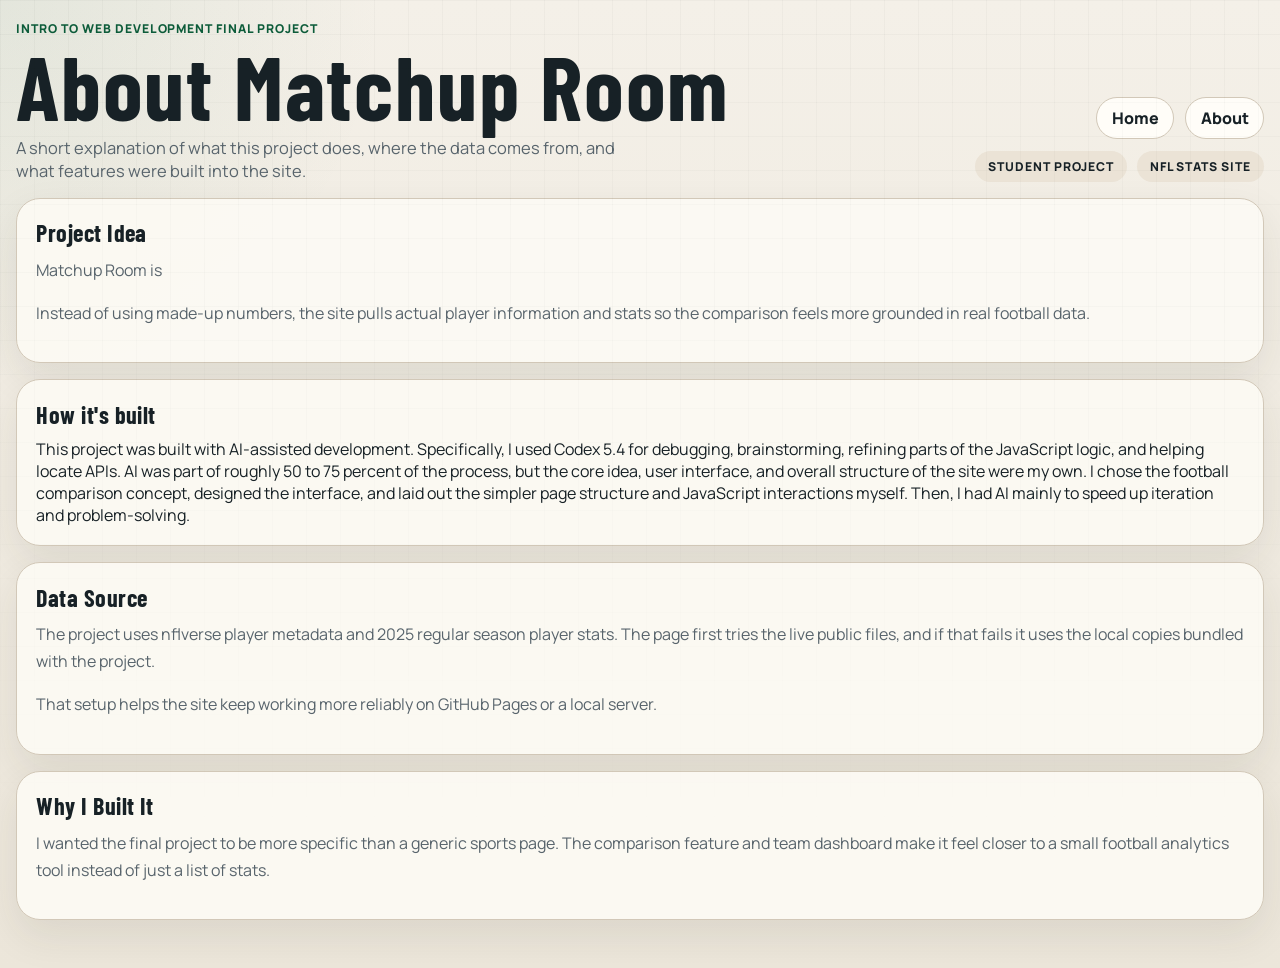
==== about.html @ 2b2e4fbb "Overhaul. Forgot to create repo intitially:" ====
<!DOCTYPE html>
<html lang="en">
  <head>
    <meta charset="UTF-8" />
    <meta name="viewport" content="width=device-width, initial-scale=1.0" />
    <title>About | Matchup Room</title>
    <meta
      name="description"
      content="Learn about Matchup Room, the NFL player comparison project built for an intro to web development class."
    />
    <link rel="preconnect" href="https://fonts.googleapis.com" />
    <link rel="preconnect" href="https://fonts.gstatic.com" crossorigin />
    <link
      href="https://fonts.googleapis.com/css2?family=Barlow+Condensed:wght@500;600;700&family=Manrope:wght@400;500;700;800&display=swap"
      rel="stylesheet"
    />
    <link rel="stylesheet" href="style.css" />
  </head>
  <body>
    <div class="site-shell">
      <header class="site-header">
        <div>
          <p class="eyebrow">Intro to Web Development Final Project</p>
          <h1>About Matchup Room</h1>
          <p class="subhead">
            A short explanation of what this project does, where the data comes from, and
            what features were built into the site.
          </p>
        </div>
        <div class="header-side">
          <nav class="site-nav" aria-label="Main navigation">
            <a href="index.html">Home</a>
            <a href="about.html">About</a>
          </nav>
          <div class="header-note">
            <span class="chip">Student Project</span>
            <span class="chip">NFL Stats Site</span>
          </div>
        </div>
      </header>

      <main class="about-layout">
        <section class="card about-card">
          <h2>Project Idea</h2>
          <p>
            Matchup Room is 
          </p>
          <p>
            Instead of using made-up numbers, the site pulls actual player information and
            stats so the comparison feels more grounded in real football data.
          </p>
        </section>

        <section class="card about-card">
          <h2>How it's built</h2>
          This project was built with AI-assisted development. Specifically, I used Codex 5.4 for debugging, brainstorming, refining parts of the JavaScript logic, and helping locate APIs.
          AI was part of roughly 50 to 75 percent of the process, but the core idea, user interface, and overall structure of the site were my own. I chose the football comparison concept, designed the interface, and laid out the simpler page structure and JavaScript interactions myself. Then, I had AI mainly to speed up iteration and problem-solving.
        </section>

        <section class="card about-card">
          <h2>Data Source</h2>
          <p>
            The project uses nflverse player metadata and 2025 regular season player stats.
            The page first tries the live public files, and if that fails it uses the local
            copies bundled with the project.
          </p>
          <p>
            That setup helps the site keep working more reliably on GitHub Pages or a local
            server.
          </p>
        </section>

        <section class="card about-card">
          <h2>Why I Built It</h2>
          <p>
            I wanted the final project to be more specific than a generic sports page. The
            comparison feature and team dashboard make it feel closer to a small football
            analytics tool instead of just a list of stats.
          </p>
        </section>
      </main>
    </div>
  </body>
</html>
---- style.css ----
:root {
  --bg: #f3efe4;
  --panel: #fcfaf4;
  --panel-strong: #f8f4eb;
  --border: #d2c8b8;
  --text: #172126;
  --muted: #58646c;
  --accent: #1f6f50;
  --accent-strong: #0d5c3a;
  --accent-soft: #d9f0e2;
  --loss-soft: #f3ddd5;
  --shadow: 0 16px 40px rgba(44, 41, 35, 0.09);
  --radius-lg: 24px;
  --radius-md: 18px;
  --radius-sm: 12px;
  --max-width: 1320px;
}

* {
  box-sizing: border-box;
}

body {
  margin: 0;
  min-height: 100vh;
  color: var(--text);
  font-family: "Manrope", sans-serif;
  background:
    radial-gradient(circle at top left, rgba(31, 111, 80, 0.08), transparent 24%),
    linear-gradient(180deg, #f4f0e8 0%, #ece6da 100%);
}

body::before {
  content: "";
  position: fixed;
  inset: 0;
  pointer-events: none;
  background-image:
    linear-gradient(rgba(23, 33, 38, 0.04) 1px, transparent 1px),
    linear-gradient(90deg, rgba(23, 33, 38, 0.04) 1px, transparent 1px);
  background-size: 34px 34px;
  mask-image: linear-gradient(180deg, rgba(0, 0, 0, 0.72), transparent 95%);
}

.site-shell {
  width: min(var(--max-width), calc(100% - 2rem));
  margin: 0 auto;
  padding: 1.25rem 0 3rem;
}

.site-header {
  display: flex;
  justify-content: space-between;
  gap: 1rem;
  align-items: end;
  margin-bottom: 1rem;
}

.header-side {
  display: grid;
  justify-items: end;
  gap: 0.75rem;
}

.site-nav {
  display: flex;
  gap: 0.7rem;
  flex-wrap: wrap;
}

.site-nav a {
  color: var(--text);
  text-decoration: none;
  font-weight: 800;
  padding: 0.55rem 0.9rem;
  border: 1px solid var(--border);
  border-radius: 999px;
  background: #fffdf8;
}

.site-nav a:hover,
.site-nav a:focus {
  background: #f7f1e7;
}

.eyebrow,
.chip,
.status,
.player-meta,
.data-note,
.stat-key {
  text-transform: uppercase;
  letter-spacing: 0.08em;
  font-size: 0.76rem;
}

.eyebrow {
  margin: 0 0 0.5rem;
  color: var(--accent-strong);
  font-weight: 800;
}

h1,
h2,
h3 {
  margin: 0;
  font-family: "Barlow Condensed", sans-serif;
  letter-spacing: 0.02em;
}

h1 {
  font-size: clamp(3rem, 7vw, 5.6rem);
  line-height: 0.9;
}

.subhead {
  margin: 0.65rem 0 0;
  color: var(--muted);
  max-width: 40rem;
  font-size: 1.03rem;
}

.header-note {
  display: flex;
  flex-wrap: wrap;
  gap: 0.6rem;
}

.chip,
.status {
  display: inline-flex;
  align-items: center;
  border-radius: 999px;
  padding: 0.45rem 0.8rem;
  background: #ebe3d6;
  color: var(--text);
  font-weight: 800;
}

.status.ready {
  background: var(--accent-soft);
  color: var(--accent-strong);
}

.status.error {
  background: var(--loss-soft);
  color: #7b3422;
}

.card {
  background: rgba(252, 250, 244, 0.95);
  border: 1px solid var(--border);
  border-radius: var(--radius-lg);
  box-shadow: var(--shadow);
}

.hero,
.controls-grid,
.comparison-grid,
.team-dashboard-layout,
.team-leaders {
  display: grid;
  gap: 1rem;
}

.hero {
  grid-template-columns: 1.4fr 0.8fr;
  padding: 1.2rem;
  margin-bottom: 1rem;
}

.hero h2 {
  font-size: clamp(2rem, 4vw, 3.2rem);
  margin-bottom: 0.6rem;
}

.hero p,
.source-list,
.bio,
.empty-state {
  line-height: 1.7;
  color: var(--muted);
}

.hero-rules {
  border-left: 1px solid var(--border);
  padding-left: 1rem;
}

.controls-grid {
  grid-template-columns: 1.2fr 0.8fr;
  margin-bottom: 1rem;
}

.team-dashboard {
  padding: 1.2rem;
  margin-bottom: 1rem;
}

.about-layout {
  display: grid;
  gap: 1rem;
}

.about-card {
  padding: 1.2rem;
}

.about-card h2 {
  margin-bottom: 0.6rem;
}

.about-card p {
  margin-top: 0;
  line-height: 1.7;
  color: var(--muted);
}

.team-dashboard-layout {
  grid-template-columns: 0.8fr 1.2fr;
  align-items: start;
}

.team-controls {
  display: grid;
  gap: 1rem;
}

.team-note {
  margin: 0;
  color: var(--muted);
  line-height: 1.7;
}

.team-summary {
  display: grid;
  grid-template-columns: repeat(2, 1fr);
  gap: 0.75rem;
}

.team-leaders {
  grid-template-columns: repeat(2, 1fr);
}

.leader-card {
  padding: 1rem;
  border-radius: var(--radius-md);
  background: #fffdf8;
  border: 1px solid var(--border);
}

.leader-card h3 {
  font-size: 1.75rem;
  line-height: 0.95;
  margin-bottom: 0.35rem;
}

.leader-label {
  color: var(--accent-strong);
  font-weight: 800;
  margin-bottom: 0.35rem;
}

.leader-value {
  display: inline-flex;
  margin-top: 0.8rem;
  margin-bottom: 0.8rem;
  padding: 0.45rem 0.75rem;
  border-radius: 999px;
  background: var(--accent-soft);
  color: var(--accent-strong);
  font-weight: 800;
}

.leader-actions {
  display: flex;
  gap: 0.6rem;
  flex-wrap: wrap;
}

.control-card,
.source-card,
.player-panel,
.board-panel {
  padding: 1.2rem;
}

.section-topline {
  display: flex;
  justify-content: space-between;
  gap: 1rem;
  align-items: center;
  margin-bottom: 1rem;
}

.control-group {
  margin-bottom: 1rem;
}

label {
  display: block;
  margin-bottom: 0.45rem;
  font-weight: 800;
}

input,
select,
button {
  font: inherit;
}

input,
select {
  width: 100%;
  padding: 0.95rem 1rem;
  border: 1px solid var(--border);
  border-radius: var(--radius-sm);
  background: #fffdf8;
  color: var(--text);
}

input:focus,
select:focus,
button:focus {
  outline: 2px solid rgba(31, 111, 80, 0.26);
  outline-offset: 2px;
}

.control-actions {
  display: flex;
  gap: 0.75rem;
}

button {
  border: 1px solid var(--border);
  border-radius: 999px;
  padding: 0.8rem 1rem;
  background: #fffdf8;
  cursor: pointer;
  font-weight: 800;
  transition: transform 150ms ease, background 150ms ease;
}

button:hover {
  transform: translateY(-1px);
  background: #f7f1e7;
}

.source-list {
  margin: 0;
  padding-left: 1.1rem;
}

.comparison-grid {
  grid-template-columns: 0.92fr 1.16fr 0.92fr;
}

.player-panel {
  display: grid;
  gap: 1rem;
  align-content: start;
}

.player-card-top {
  display: flex;
  justify-content: space-between;
  gap: 1rem;
  align-items: start;
}

.headshot {
  width: 84px;
  height: 84px;
  object-fit: cover;
  border-radius: 18px;
  background: #e8e2d8;
  border: 1px solid var(--border);
}

.player-panel h3 {
  font-size: 2rem;
  line-height: 0.95;
}

.player-meta {
  color: var(--accent-strong);
  font-weight: 800;
  margin-bottom: 0.45rem;
}

.bio {
  margin: 0;
}

.mini-grid {
  display: grid;
  grid-template-columns: repeat(2, 1fr);
  gap: 0.75rem;
}

.mini-stat {
  padding: 0.8rem;
  border-radius: var(--radius-sm);
  background: var(--panel-strong);
  border: 1px solid var(--border);
}

.mini-stat strong {
  display: block;
  margin-top: 0.25rem;
  font-size: 1.2rem;
}

.board-panel {
  overflow: hidden;
}

.comparison-table {
  display: grid;
  gap: 0.55rem;
}

.comparison-row,
.comparison-head {
  display: grid;
  grid-template-columns: 1fr 0.92fr 1fr;
  gap: 0.75rem;
  align-items: center;
}

.comparison-head {
  font-size: 0.82rem;
  color: var(--muted);
  font-weight: 800;
}

.comparison-row {
  padding: 0.7rem;
  border: 1px solid var(--border);
  border-radius: 14px;
  background: #fffdf8;
}

.value-box,
.label-box {
  padding: 0.8rem;
  border-radius: 12px;
  min-height: 68px;
  display: grid;
  align-content: center;
}

.label-box {
  text-align: center;
  background: #f4eee2;
}

.value-box {
  background: #f8f4eb;
  border: 1px solid #ebe1d0;
}

.value-box.win {
  background: var(--accent-soft);
  border-color: #a6d5bc;
}

.value-box.loss {
  background: #f7f2ea;
}

.value-box strong,
.label-box strong {
  display: block;
  font-size: 1.35rem;
}

.value-box span,
.label-box span {
  color: var(--muted);
  font-size: 0.9rem;
}

.empty-state {
  margin: 0;
}

@media (max-width: 1080px) {
  .hero,
  .controls-grid,
  .comparison-grid,
  .team-dashboard-layout {
    grid-template-columns: 1fr;
  }

  .hero-rules {
    border-left: 0;
    border-top: 1px solid var(--border);
    padding-left: 0;
    padding-top: 1rem;
  }
}

@media (max-width: 640px) {
  .site-shell {
    width: min(100% - 1rem, var(--max-width));
  }

  .site-header,
  .header-side,
  .section-topline,
  .control-actions,
  .leader-actions,
  .comparison-head,
  .comparison-row,
  .player-card-top {
    display: block;
  }

  .comparison-head {
    margin-bottom: 0.5rem;
  }

  .comparison-head > div,
  .comparison-row > div {
    margin-bottom: 0.55rem;
  }

  .team-summary,
  .team-leaders {
    grid-template-columns: 1fr;
  }
}
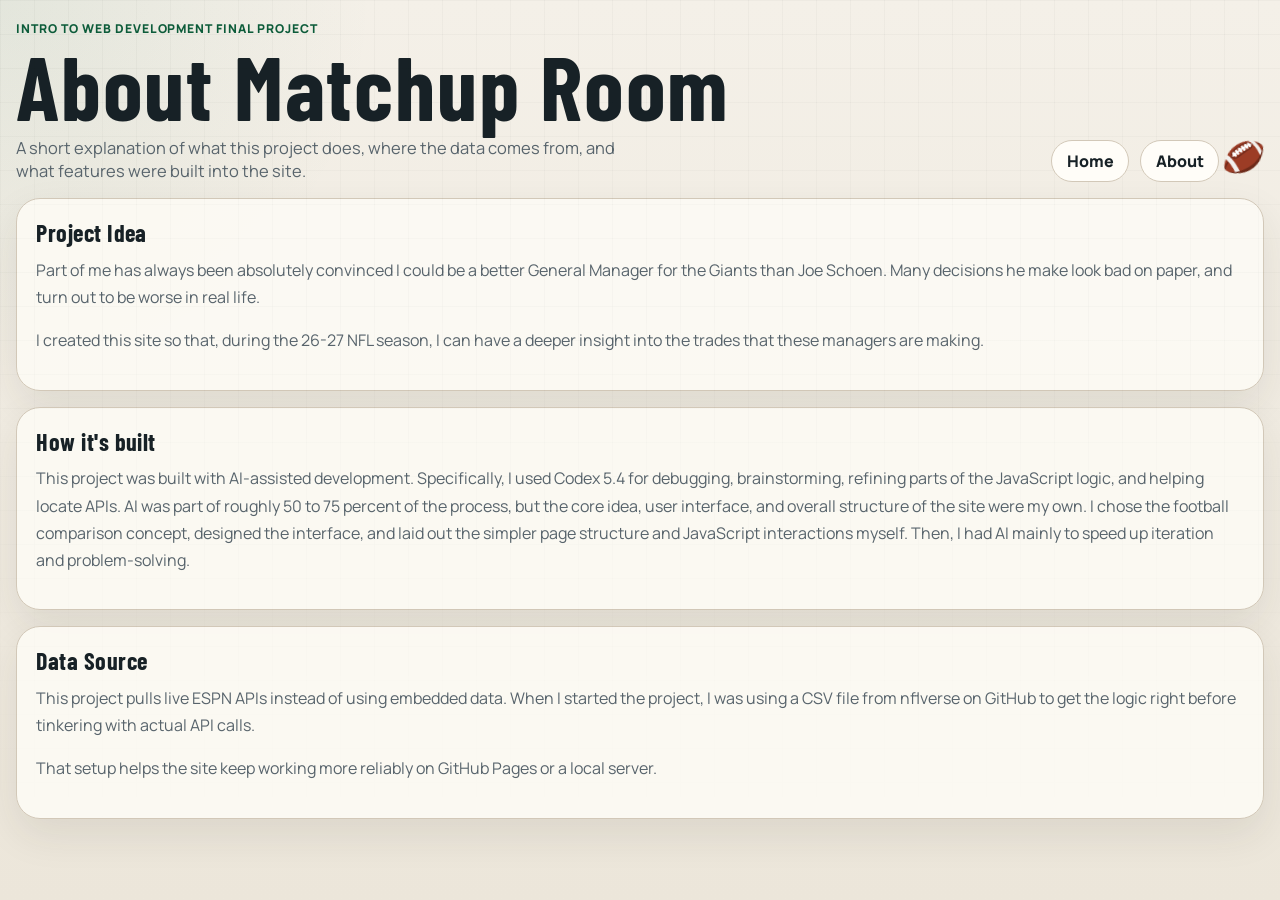
==== commit b5351853: "Working on language and polishing" ====
--- a/about.html
+++ b/about.html
@@ -32,10 +32,7 @@
             <a href="index.html">Home</a>
             <a href="about.html">About</a>
           </nav>
-          <div class="header-note">
-            <span class="chip">Student Project</span>
-            <span class="chip">NFL Stats Site</span>
-          </div>
+          <span class="header-football" aria-hidden="true">🏈</span>
         </div>
       </header>
 
@@ -43,41 +40,30 @@
         <section class="card about-card">
           <h2>Project Idea</h2>
           <p>
-            Matchup Room is 
+            Part of me has always been absolutely convinced I could be a better General Manager for the Giants than Joe Schoen. Many decisions he make look bad on paper, and turn out to be worse in real life.
           </p>
           <p>
-            Instead of using made-up numbers, the site pulls actual player information and
-            stats so the comparison feels more grounded in real football data.
+            I created this site so that, during the 26-27 NFL season, I can have a deeper insight into the trades that these managers are making.
           </p>
         </section>
 
         <section class="card about-card">
           <h2>How it's built</h2>
+          <p>
           This project was built with AI-assisted development. Specifically, I used Codex 5.4 for debugging, brainstorming, refining parts of the JavaScript logic, and helping locate APIs.
-          AI was part of roughly 50 to 75 percent of the process, but the core idea, user interface, and overall structure of the site were my own. I chose the football comparison concept, designed the interface, and laid out the simpler page structure and JavaScript interactions myself. Then, I had AI mainly to speed up iteration and problem-solving.
+          AI was part of roughly 50 to 75 percent of the process, but the core idea, user interface, and overall structure of the site were my own. I chose the football comparison concept, designed the interface, and laid out the simpler page structure and JavaScript interactions myself. Then, I had AI mainly to speed up iteration and problem-solving.</p>
         </section>
 
         <section class="card about-card">
           <h2>Data Source</h2>
           <p>
-            The project uses nflverse player metadata and 2025 regular season player stats.
-            The page first tries the live public files, and if that fails it uses the local
-            copies bundled with the project.
+            This project pulls live ESPN APIs instead of using embedded data. When I started the project, I was using a CSV file from nflverse on GitHub to get the logic right before tinkering with actual API calls.
           </p>
           <p>
             That setup helps the site keep working more reliably on GitHub Pages or a local
             server.
           </p>
         </section>
-
-        <section class="card about-card">
-          <h2>Why I Built It</h2>
-          <p>
-            I wanted the final project to be more specific than a generic sports page. The
-            comparison feature and team dashboard make it feel closer to a small football
-            analytics tool instead of just a list of stats.
-          </p>
-        </section>
       </main>
     </div>
   </body>
--- a/style.css
+++ b/style.css
@@ -60,6 +60,17 @@
   display: grid;
   justify-items: end;
   gap: 0.75rem;
+  position: relative;
+  padding-right: 2.8rem;
+}
+
+.header-football {
+  position: absolute;
+  top: 0;
+  right: 0;
+  font-size: 2rem;
+  line-height: 1;
+  transform: rotate(12deg);
 }
 
 .site-nav {
@@ -84,7 +95,6 @@
 }
 
 .eyebrow,
-.chip,
 .status,
 .player-meta,
 .data-note,
@@ -504,6 +514,16 @@
 @media (max-width: 640px) {
   .site-shell {
     width: min(100% - 1rem, var(--max-width));
+  }
+
+  .header-side {
+    padding-right: 0;
+  }
+
+  .header-football {
+    position: static;
+    display: inline-block;
+    margin-top: 0.5rem;
   }
 
   .site-header,
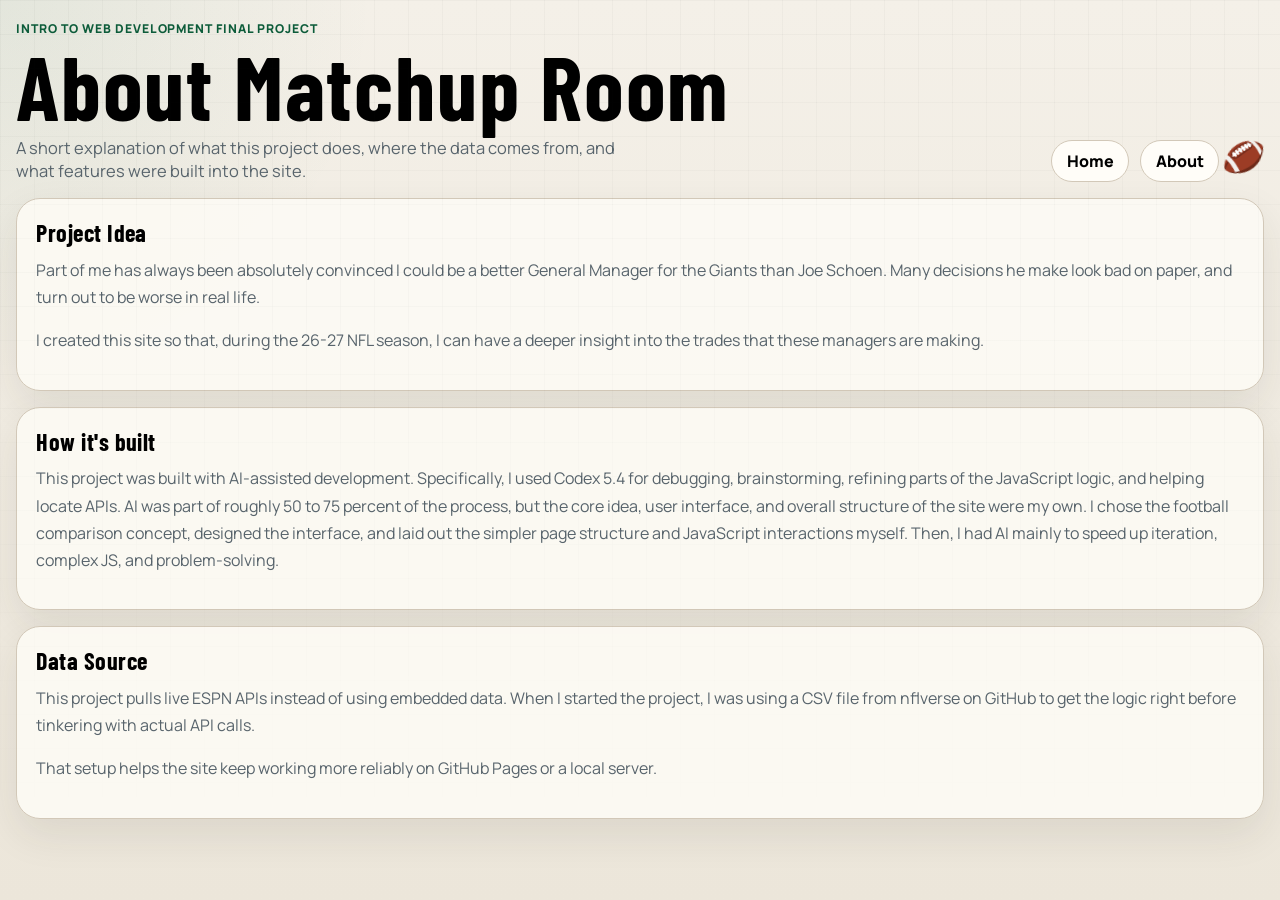
==== commit 7d6237f9: "Finalized text added logo to fill whitespace in player card" ====
--- a/about.html
+++ b/about.html
@@ -51,7 +51,7 @@
           <h2>How it's built</h2>
           <p>
           This project was built with AI-assisted development. Specifically, I used Codex 5.4 for debugging, brainstorming, refining parts of the JavaScript logic, and helping locate APIs.
-          AI was part of roughly 50 to 75 percent of the process, but the core idea, user interface, and overall structure of the site were my own. I chose the football comparison concept, designed the interface, and laid out the simpler page structure and JavaScript interactions myself. Then, I had AI mainly to speed up iteration and problem-solving.</p>
+          AI was part of roughly 50 to 75 percent of the process, but the core idea, user interface, and overall structure of the site were my own. I chose the football comparison concept, designed the interface, and laid out the simpler page structure and JavaScript interactions myself. Then, I had AI mainly to speed up iteration, complex JS, and problem-solving.</p>
         </section>
 
         <section class="card about-card">
--- a/style.css
+++ b/style.css
@@ -3,12 +3,12 @@
   --panel: #fcfaf4;
   --panel-strong: #f8f4eb;
   --border: #d2c8b8;
-  --text: #172126;
+  --text: black;
   --muted: #58646c;
   --accent: #1f6f50;
   --accent-strong: #0d5c3a;
   --accent-soft: #d9f0e2;
-  --loss-soft: #f3ddd5;
+  --loss-soft: white;
   --shadow: 0 16px 40px rgba(44, 41, 35, 0.09);
   --radius-lg: 24px;
   --radius-md: 18px;
@@ -402,6 +402,18 @@
   margin: 0;
 }
 
+.player-logo-bottom {
+  display: flex;
+  justify-content: center;
+  padding-top: 0.5rem;
+}
+
+.team-logo {
+  width: 140px;
+  height: auto;
+  opacity: 0.16;
+}
+
 .mini-grid {
   display: grid;
   grid-template-columns: repeat(2, 1fr);
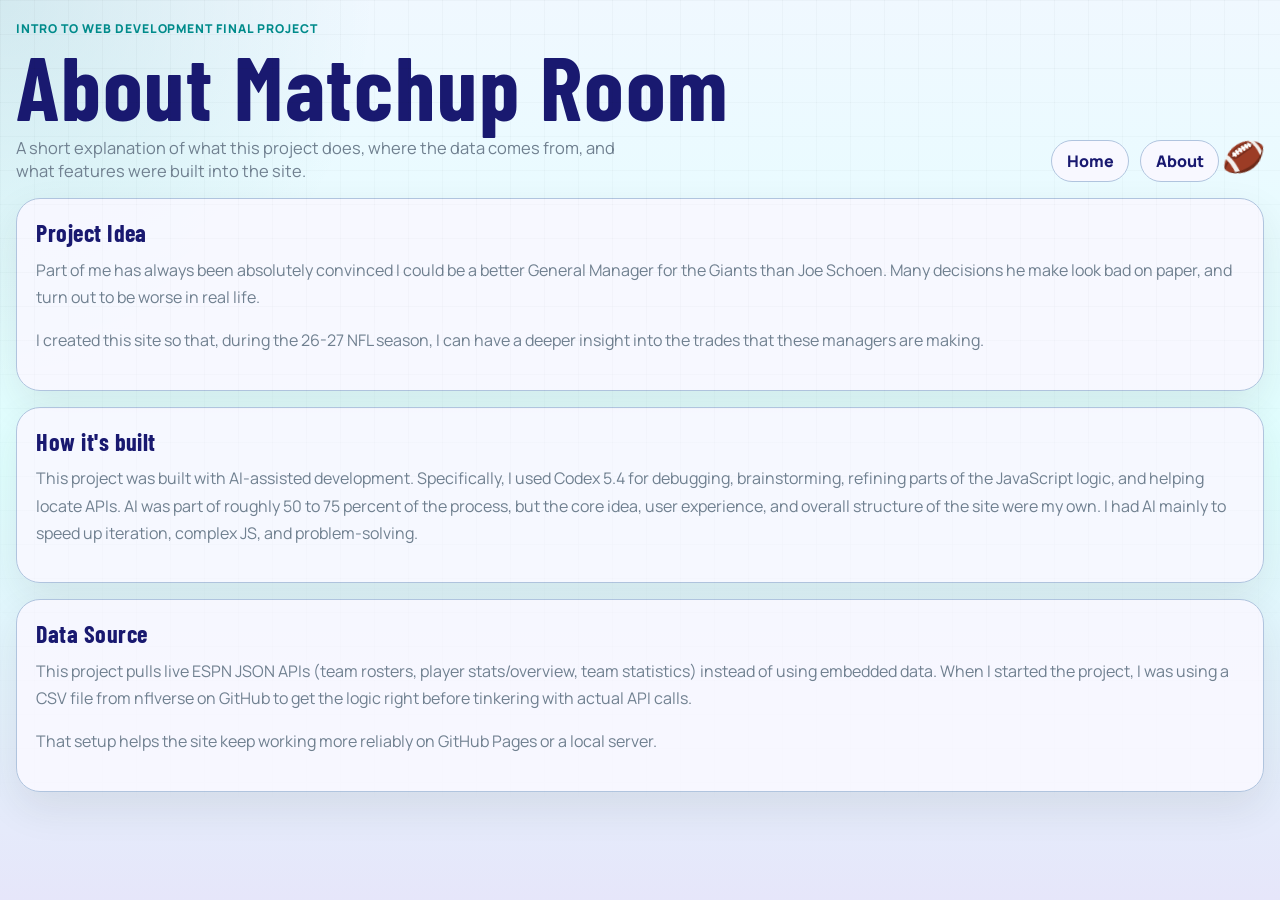
==== commit c7a4e4b8: "CSS rewrite" ====
--- a/about.html
+++ b/about.html
@@ -51,13 +51,13 @@
           <h2>How it's built</h2>
           <p>
           This project was built with AI-assisted development. Specifically, I used Codex 5.4 for debugging, brainstorming, refining parts of the JavaScript logic, and helping locate APIs.
-          AI was part of roughly 50 to 75 percent of the process, but the core idea, user interface, and overall structure of the site were my own. I chose the football comparison concept, designed the interface, and laid out the simpler page structure and JavaScript interactions myself. Then, I had AI mainly to speed up iteration, complex JS, and problem-solving.</p>
+          AI was part of roughly 50 to 75 percent of the process, but the core idea, user experience, and overall structure of the site were my own. I had AI mainly to speed up iteration, complex JS, and problem-solving.</p>
         </section>
 
         <section class="card about-card">
           <h2>Data Source</h2>
           <p>
-            This project pulls live ESPN APIs instead of using embedded data. When I started the project, I was using a CSV file from nflverse on GitHub to get the logic right before tinkering with actual API calls.
+            This project pulls live ESPN JSON APIs (team rosters, player stats/overview, team statistics) instead of using embedded data. When I started the project, I was using a CSV file from nflverse on GitHub to get the logic right before tinkering with actual API calls.
           </p>
           <p>
             That setup helps the site keep working more reliably on GitHub Pages or a local
--- a/style.css
+++ b/style.css
@@ -1,14 +1,14 @@
 :root {
-  --bg: #f3efe4;
-  --panel: #fcfaf4;
-  --panel-strong: #f8f4eb;
-  --border: #d2c8b8;
-  --text: black;
-  --muted: #58646c;
-  --accent: #1f6f50;
-  --accent-strong: #0d5c3a;
-  --accent-soft: #d9f0e2;
-  --loss-soft: white;
+  --bg: aliceblue;
+  --panel: ghostwhite;
+  --panel-strong: azure;
+  --border: lightsteelblue;
+  --text: midnightblue;
+  --muted: slategray;
+  --accent: teal;
+  --accent-strong: darkcyan;
+  --accent-soft: mintcream;
+  --loss-soft: lavender;
   --shadow: 0 16px 40px rgba(44, 41, 35, 0.09);
   --radius-lg: 24px;
   --radius-md: 18px;
@@ -26,8 +26,8 @@
   color: var(--text);
   font-family: "Manrope", sans-serif;
   background:
-    radial-gradient(circle at top left, rgba(31, 111, 80, 0.08), transparent 24%),
-    linear-gradient(180deg, #f4f0e8 0%, #ece6da 100%);
+    radial-gradient(circle at top left, rgba(0, 128, 128, 0.12), transparent 24%),
+    linear-gradient(180deg, aliceblue 0%, lightcyan 52%, lavender 100%);
 }
 
 body::before {
@@ -86,12 +86,12 @@
   padding: 0.55rem 0.9rem;
   border: 1px solid var(--border);
   border-radius: 999px;
-  background: #fffdf8;
+  background: ghostwhite;
 }
 
 .site-nav a:hover,
 .site-nav a:focus {
-  background: #f7f1e7;
+  background: azure;
 }
 
 .eyebrow,
@@ -142,7 +142,7 @@
   align-items: center;
   border-radius: 999px;
   padding: 0.45rem 0.8rem;
-  background: #ebe3d6;
+  background: lavender;
   color: var(--text);
   font-weight: 800;
 }
@@ -154,11 +154,11 @@
 
 .status.error {
   background: var(--loss-soft);
-  color: #7b3422;
+  color: darkslateblue;
 }
 
 .card {
-  background: rgba(252, 250, 244, 0.95);
+  background: rgba(248, 248, 255, 0.95);
   border: 1px solid var(--border);
   border-radius: var(--radius-lg);
   box-shadow: var(--shadow);
@@ -255,7 +255,7 @@
 .leader-card {
   padding: 1rem;
   border-radius: var(--radius-md);
-  background: #fffdf8;
+  background: ghostwhite;
   border: 1px solid var(--border);
 }
 
@@ -325,14 +325,14 @@
   padding: 0.95rem 1rem;
   border: 1px solid var(--border);
   border-radius: var(--radius-sm);
-  background: #fffdf8;
+  background: ghostwhite;
   color: var(--text);
 }
 
 input:focus,
 select:focus,
 button:focus {
-  outline: 2px solid rgba(31, 111, 80, 0.26);
+  outline: 2px solid rgba(0, 128, 128, 0.28);
   outline-offset: 2px;
 }
 
@@ -345,7 +345,7 @@
   border: 1px solid var(--border);
   border-radius: 999px;
   padding: 0.8rem 1rem;
-  background: #fffdf8;
+  background: ghostwhite;
   cursor: pointer;
   font-weight: 800;
   transition: transform 150ms ease, background 150ms ease;
@@ -353,7 +353,7 @@
 
 button:hover {
   transform: translateY(-1px);
-  background: #f7f1e7;
+  background: azure;
 }
 
 .source-list {
@@ -383,7 +383,7 @@
   height: 84px;
   object-fit: cover;
   border-radius: 18px;
-  background: #e8e2d8;
+  background: lightsteelblue;
   border: 1px solid var(--border);
 }
 
@@ -460,7 +460,7 @@
   padding: 0.7rem;
   border: 1px solid var(--border);
   border-radius: 14px;
-  background: #fffdf8;
+  background: ghostwhite;
 }
 
 .value-box,
@@ -474,21 +474,22 @@
 
 .label-box {
   text-align: center;
-  background: #f4eee2;
+  background: aliceblue;
 }
 
 .value-box {
-  background: #f8f4eb;
-  border: 1px solid #ebe1d0;
+  background: azure;
+  border: 1px solid lightsteelblue;
 }
 
 .value-box.win {
-  background: var(--accent-soft);
-  border-color: #a6d5bc;
+  background: seagreen;
+  border-color: darkgreen;
+  color: white;
 }
 
 .value-box.loss {
-  background: #f7f2ea;
+  background: lavender;
 }
 
 .value-box strong,
@@ -501,6 +502,10 @@
 .label-box span {
   color: var(--muted);
   font-size: 0.9rem;
+}
+
+.value-box.win span {
+  color: honeydew;
 }
 
 .empty-state {
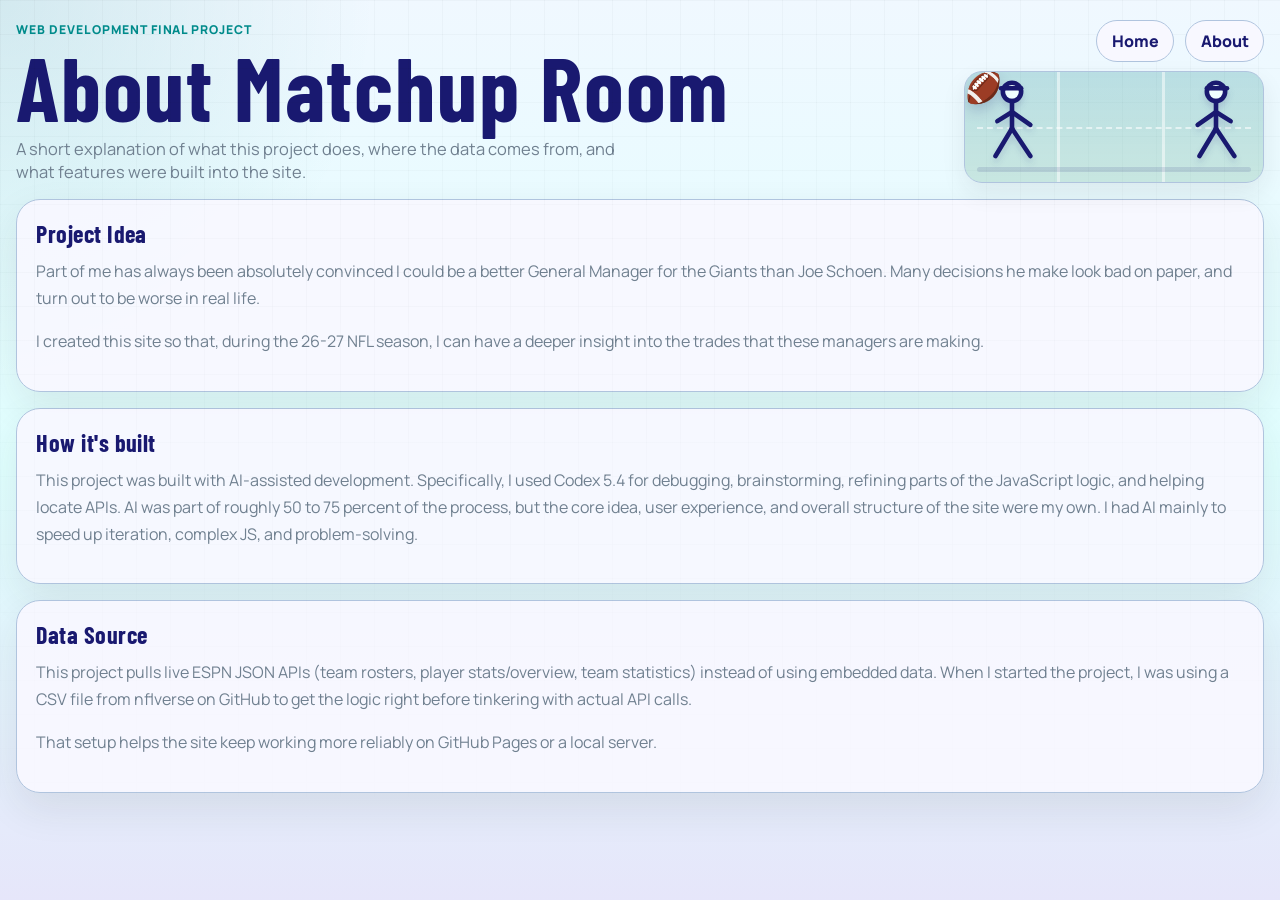
==== commit 1ccbe796: "feat: stick figure pass" ====
--- a/about.html
+++ b/about.html
@@ -20,7 +20,7 @@
     <div class="site-shell">
       <header class="site-header">
         <div>
-          <p class="eyebrow">Intro to Web Development Final Project</p>
+          <p class="eyebrow">Web Development Final Project</p>
           <h1>About Matchup Room</h1>
           <p class="subhead">
             A short explanation of what this project does, where the data comes from, and
@@ -32,7 +32,27 @@
             <a href="index.html">Home</a>
             <a href="about.html">About</a>
           </nav>
-          <span class="header-football" aria-hidden="true">🏈</span>
+          <div class="passing-scene" aria-hidden="true">
+            <svg class="stick-person stick-person-left" viewBox="0 0 64 96">
+              <circle cx="32" cy="14" r="10"></circle>
+              <path d="M32 24v30"></path>
+              <path d="M32 36l20 14"></path>
+              <path d="M32 36l-16 10"></path>
+              <path d="M32 54l-18 30"></path>
+              <path d="M32 54l20 30"></path>
+              <path d="M20 10h22"></path>
+            </svg>
+            <span class="header-football">🏈</span>
+            <svg class="stick-person stick-person-right" viewBox="0 0 64 96">
+              <circle cx="32" cy="14" r="10"></circle>
+              <path d="M32 24v30"></path>
+              <path d="M32 36l-20 14"></path>
+              <path d="M32 36l16 10"></path>
+              <path d="M32 54l-18 30"></path>
+              <path d="M32 54l20 30"></path>
+              <path d="M22 10h22"></path>
+            </svg>
+          </div>
         </div>
       </header>
 
--- a/style.css
+++ b/style.css
@@ -59,18 +59,93 @@
 .header-side {
   display: grid;
   justify-items: end;
-  gap: 0.75rem;
+  gap: 0.6rem;
+  min-width: min(34vw, 300px);
   position: relative;
-  padding-right: 2.8rem;
 }
 
 .header-football {
   position: absolute;
+  left: 0;
   top: 0;
-  right: 0;
-  font-size: 2rem;
+  z-index: 2;
+  font-size: 1.85rem;
   line-height: 1;
-  transform: rotate(12deg);
+  filter: drop-shadow(0 6px 7px rgba(25, 25, 112, 0.2));
+  transform-origin: center;
+  animation: football-pass 2.4s ease-in-out infinite;
+}
+
+.passing-scene {
+  position: relative;
+  width: min(100%, 300px);
+  min-width: 230px;
+  height: 112px;
+  overflow: hidden;
+  border: 1px solid var(--border);
+  border-radius: var(--radius-md);
+  background:
+    linear-gradient(90deg, transparent 31%, rgba(255, 255, 255, 0.5) 31% 32%, transparent 32% 66%, rgba(255, 255, 255, 0.5) 66% 67%, transparent 67%),
+    linear-gradient(180deg, rgba(0, 128, 128, 0.22), rgba(46, 139, 87, 0.18));
+  box-shadow: 0 10px 24px rgba(44, 41, 35, 0.08);
+}
+
+.passing-scene::before,
+.passing-scene::after {
+  content: "";
+  position: absolute;
+  left: 0.75rem;
+  right: 0.75rem;
+  pointer-events: none;
+}
+
+.passing-scene::before {
+  top: 50%;
+  border-top: 2px dashed rgba(255, 255, 255, 0.56);
+}
+
+.passing-scene::after {
+  bottom: 0.65rem;
+  height: 5px;
+  border-radius: 999px;
+  background: rgba(25, 25, 112, 0.12);
+}
+
+.stick-person {
+  position: absolute;
+  bottom: 0.95rem;
+  z-index: 1;
+  width: 72px;
+  height: 88px;
+  fill: none;
+  stroke: var(--text);
+  stroke-width: 5;
+  stroke-linecap: round;
+  stroke-linejoin: round;
+  filter: drop-shadow(0 5px 3px rgba(25, 25, 112, 0.14));
+}
+
+.stick-person circle {
+  fill: azure;
+}
+
+.stick-person-left {
+  left: 0.7rem;
+}
+
+.stick-person-right {
+  right: 0.7rem;
+}
+
+@keyframes football-pass {
+  0%,
+  100% {
+    transform: translate(72px, 55px) rotate(-18deg);
+  }
+
+  50% {
+    transform: translate(195px, 28px) rotate(205deg);
+  }
 }
 
 .site-nav {
@@ -534,13 +609,14 @@
   }
 
   .header-side {
-    padding-right: 0;
-  }
-
-  .header-football {
-    position: static;
-    display: inline-block;
-    margin-top: 0.5rem;
+    min-width: 0;
+    margin-top: 1rem;
+  }
+
+  .passing-scene {
+    width: min(100%, 300px);
+    min-width: 0;
+    margin-top: 0.75rem;
   }
 
   .site-header,
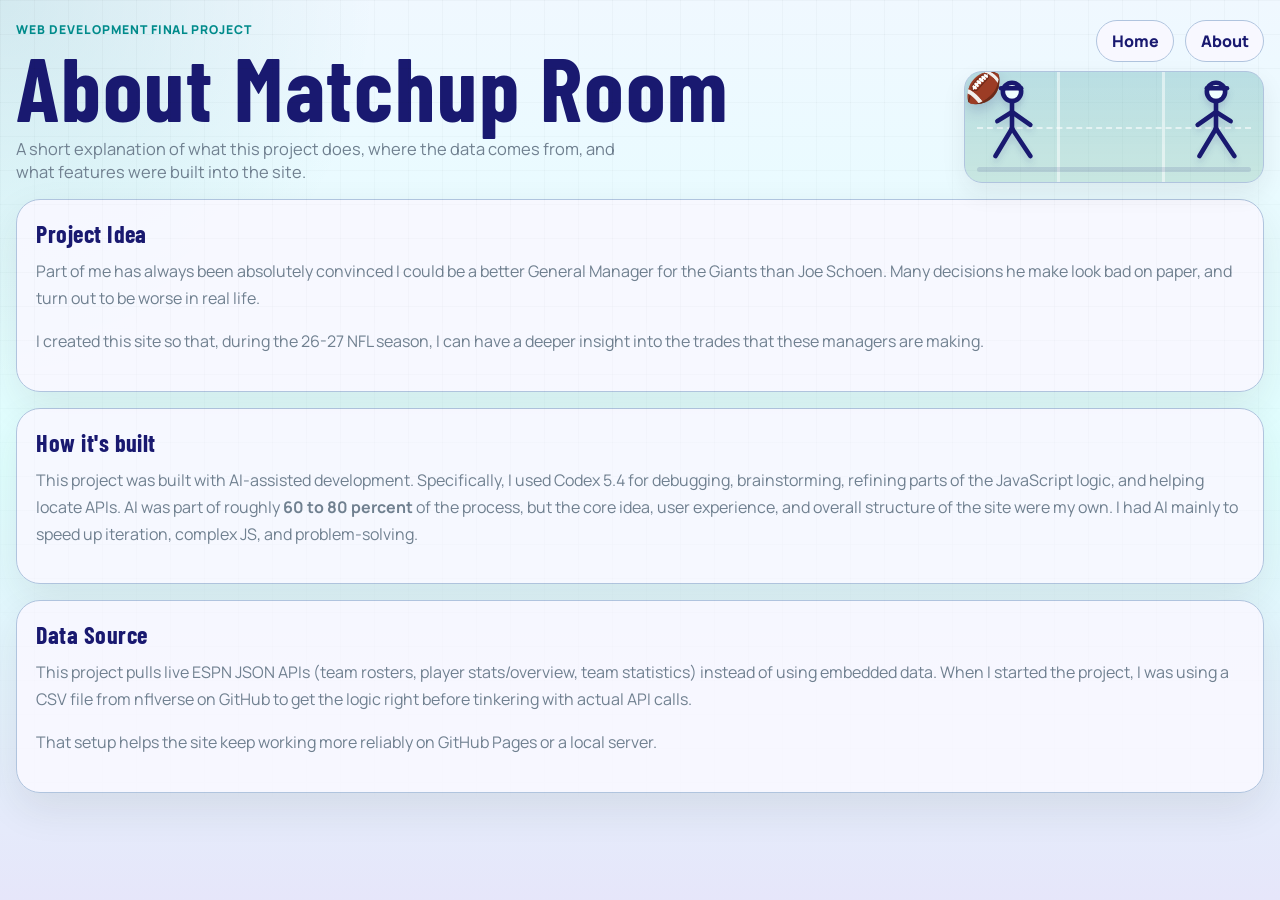
==== commit 3b295754: "Final touches; spelling errors" ====
--- a/about.html
+++ b/about.html
@@ -71,7 +71,7 @@
           <h2>How it's built</h2>
           <p>
           This project was built with AI-assisted development. Specifically, I used Codex 5.4 for debugging, brainstorming, refining parts of the JavaScript logic, and helping locate APIs.
-          AI was part of roughly 50 to 75 percent of the process, but the core idea, user experience, and overall structure of the site were my own. I had AI mainly to speed up iteration, complex JS, and problem-solving.</p>
+          AI was part of roughly <b>60 to 80 percent</b> of the process, but the core idea, user experience, and overall structure of the site were my own. I had AI mainly to speed up iteration, complex JS, and problem-solving.</p>
         </section>
 
         <section class="card about-card">
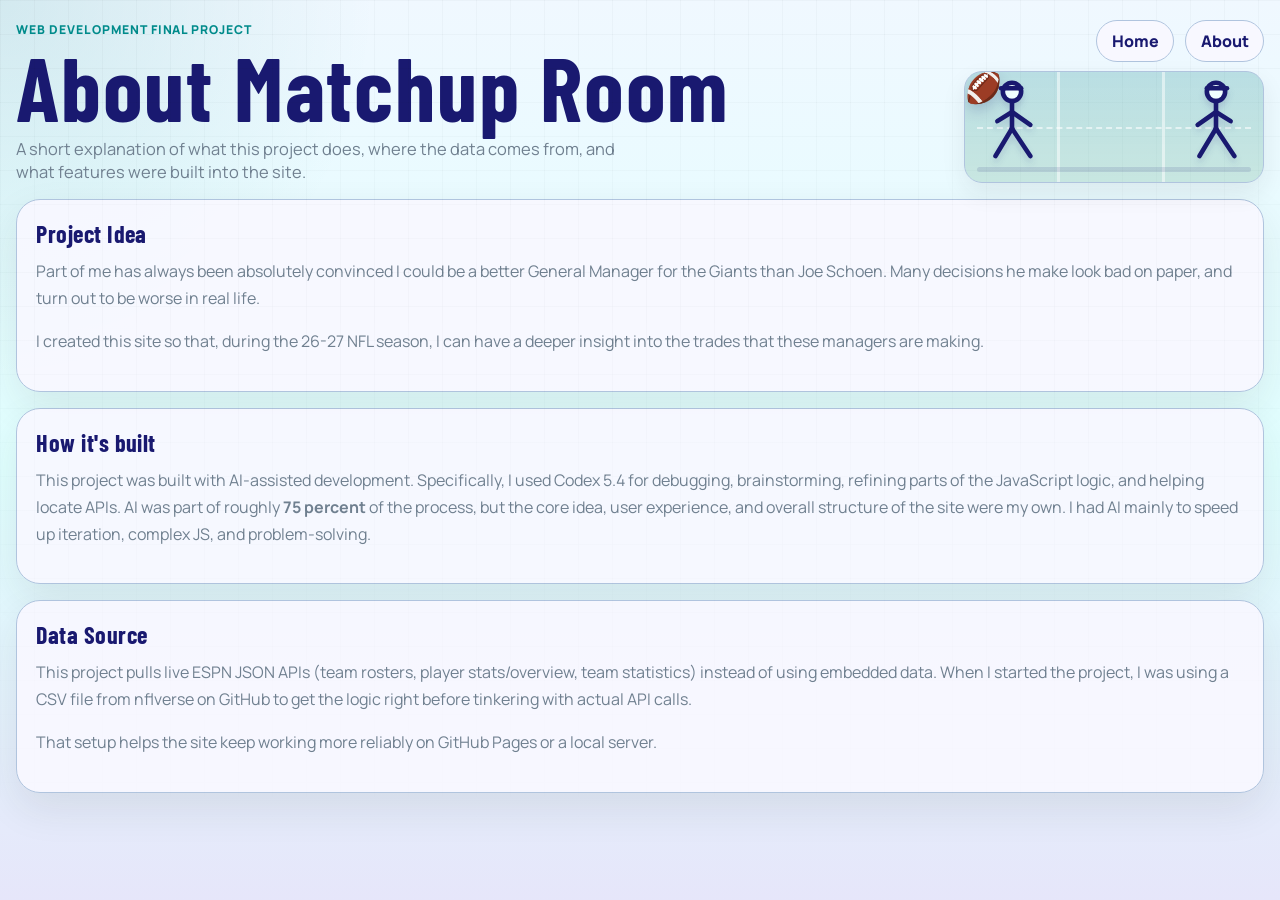
==== commit 68d68692: "Completed" ====
--- a/about.html
+++ b/about.html
@@ -71,7 +71,7 @@
           <h2>How it's built</h2>
           <p>
           This project was built with AI-assisted development. Specifically, I used Codex 5.4 for debugging, brainstorming, refining parts of the JavaScript logic, and helping locate APIs.
-          AI was part of roughly <b>60 to 80 percent</b> of the process, but the core idea, user experience, and overall structure of the site were my own. I had AI mainly to speed up iteration, complex JS, and problem-solving.</p>
+          AI was part of roughly <strong>75 percent</strong> of the process, but the core idea, user experience, and overall structure of the site were my own. I had AI mainly to speed up iteration, complex JS, and problem-solving.</p>
         </section>
 
         <section class="card about-card">
